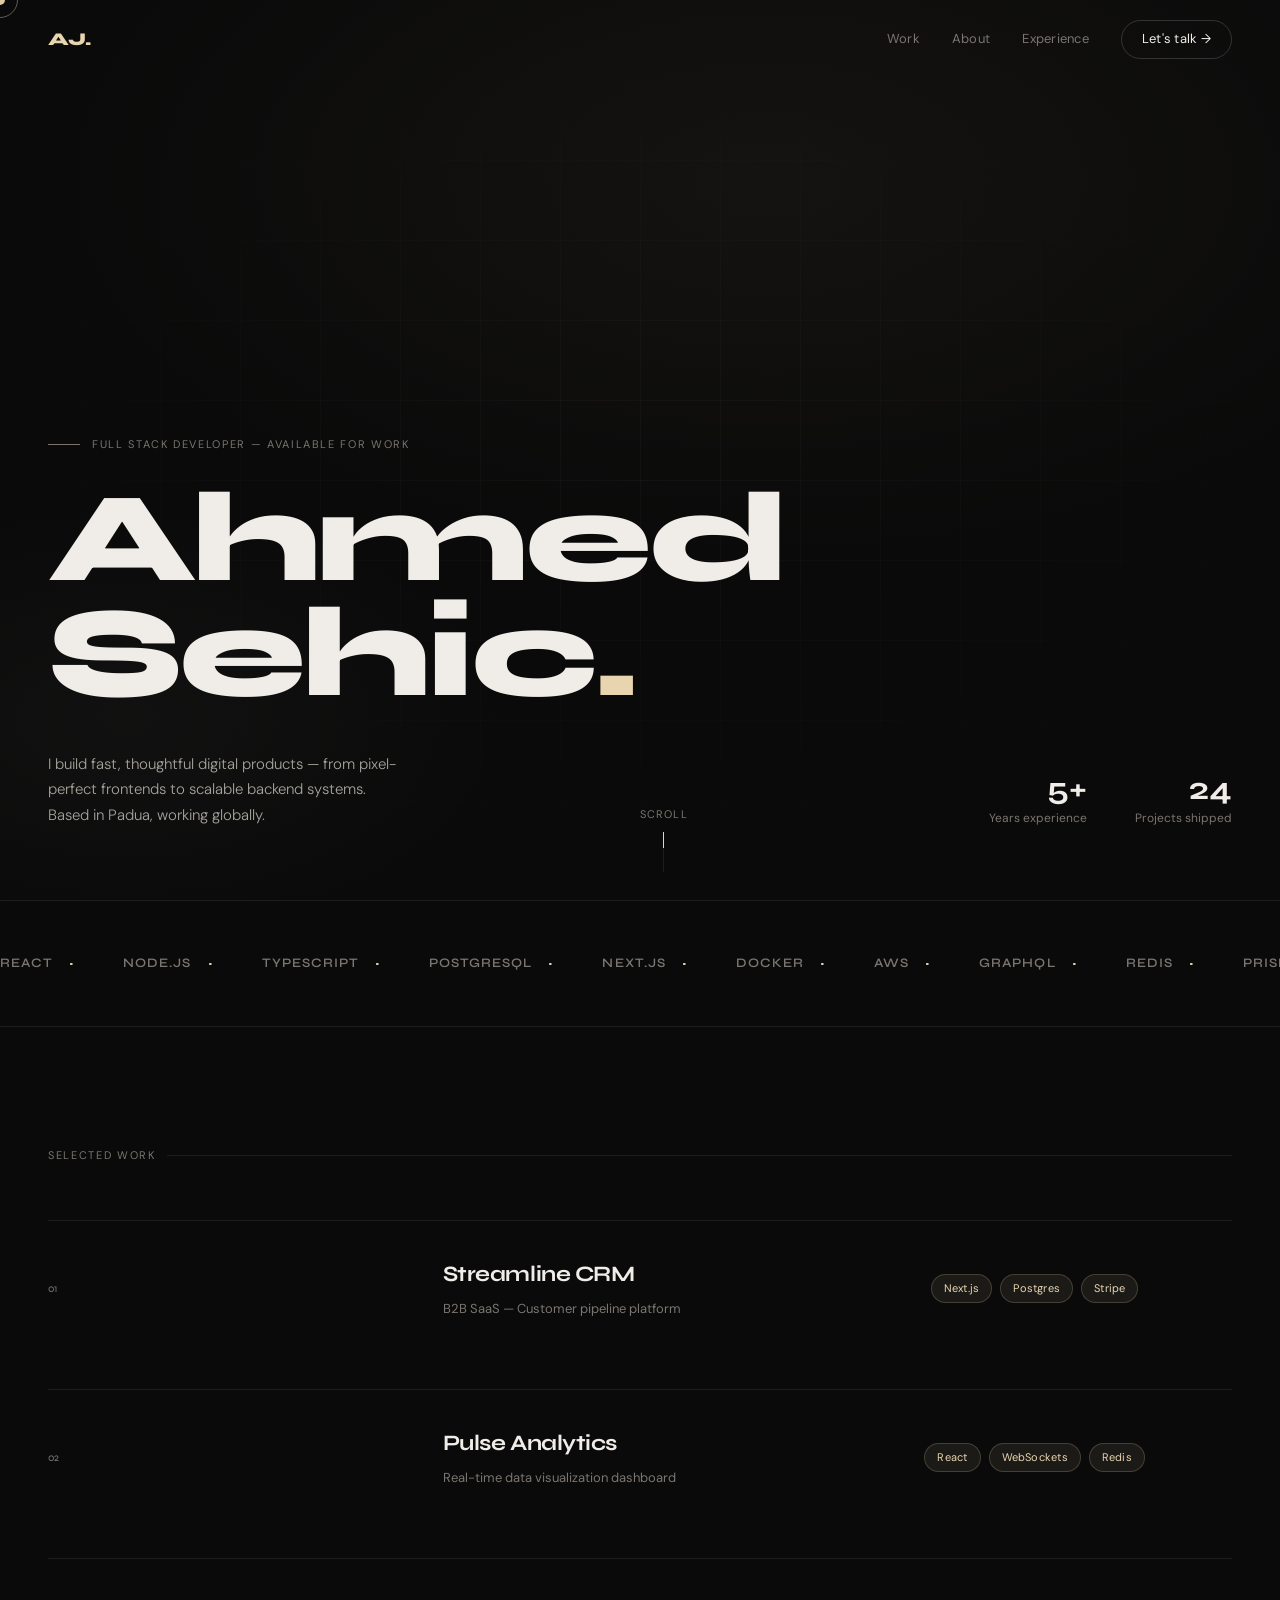
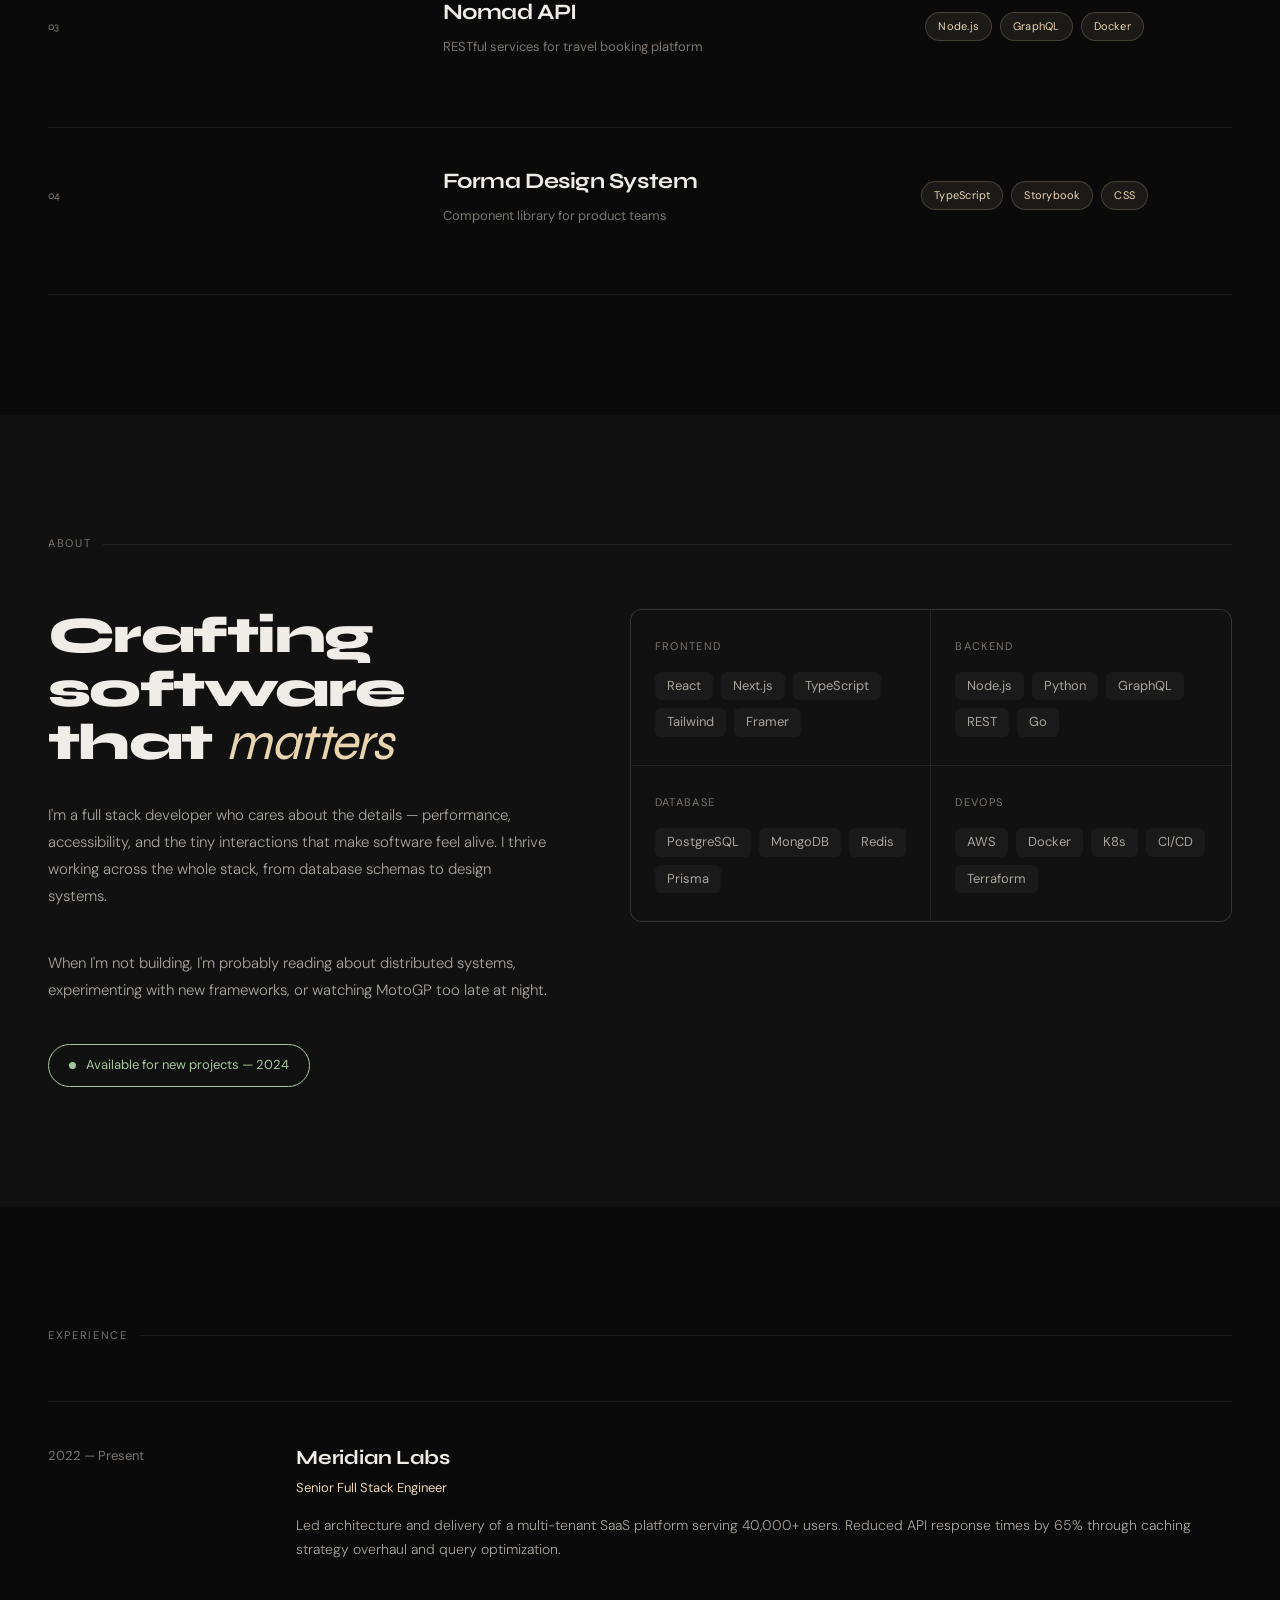
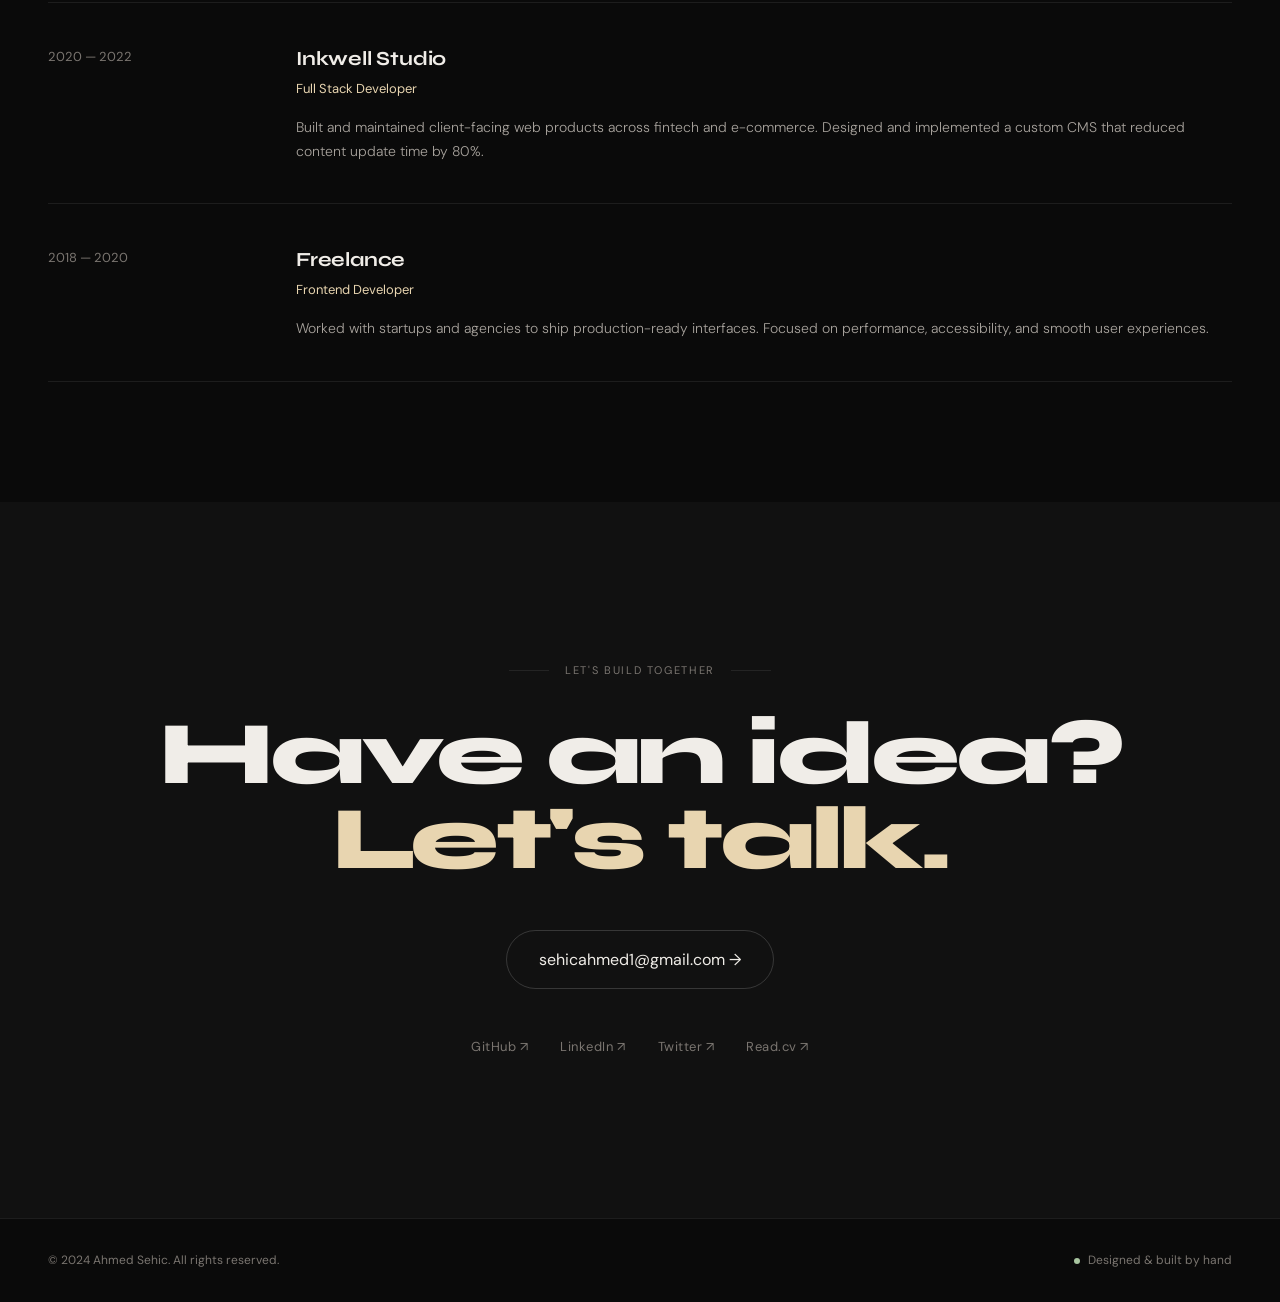
==== index.html @ 0aa3edf5 "fix: naming of html and css file for production deployment" ====
<!DOCTYPE html>
<html lang="en">

<head>
  <meta charset="UTF-8">
  <meta name="viewport" content="width=device-width, initial-scale=1.0">
  <title>Portfolio — Full Stack Developer</title>
  <link rel="preconnect" href="https://fonts.googleapis.com">
  <link rel="preconnect" href="https://fonts.gstatic.com" crossorigin>
  <link
    href="https://fonts.googleapis.com/css2?family=Syne:wght@400;500;600;700;800&family=DM+Sans:ital,opsz,wght@0,9..40,300;0,9..40,400;0,9..40,500;1,9..40,300&display=swap"
    rel="stylesheet">
  <link rel="stylesheet" href="./style.css">
</head>

<body>

  <div id="cursor"></div>
  <div id="cursor-ring"></div>

  <!-- Nav -->
  <nav id="nav">
    <a href="#" class="nav-logo">AJ.</a>
    <div class="nav-links">
      <a href="#work">Work</a>
      <a href="#about">About</a>
      <a href="#experience">Experience</a>
      <a href="#contact" class="nav-cta">Let's talk →</a>
    </div>
  </nav>

  <!-- Hero -->
  <section class="hero">
    <div class="hero-bg"></div>
    <div class="hero-grid"></div>

    <div class="hero-label">Full Stack Developer — Available for Work</div>
    <h1 class="hero-name">Ahmed<br>Sehic<span>.</span></h1>
    <div class="hero-bottom">
      <p class="hero-desc">I build fast, thoughtful digital products — from pixel-perfect frontends to scalable backend
        systems. Based in Padua, working globally.</p>
      <div class="hero-stats">
        <div class="stat-item">
          <span class="stat-num">5+</span>
          <p class="stat-label">Years experience</p>
        </div>
        <div class="stat-item">
          <span class="stat-num">24</span>
          <p class="stat-label">Projects shipped</p>
        </div>
      </div>
    </div>

    <div class="scroll-hint">
      <span>Scroll</span>
      <div class="scroll-line"></div>
    </div>
  </section>

  <!-- Marquee -->
  <div class="marquee-section">
    <div class="marquee-track">
      <div class="marquee-item">React</div>
      <div class="marquee-item">Node.js</div>
      <div class="marquee-item">TypeScript</div>
      <div class="marquee-item">PostgreSQL</div>
      <div class="marquee-item">Next.js</div>
      <div class="marquee-item">Docker</div>
      <div class="marquee-item">AWS</div>
      <div class="marquee-item">GraphQL</div>
      <div class="marquee-item">Redis</div>
      <div class="marquee-item">Prisma</div>
      <div class="marquee-item">Tailwind</div>
      <div class="marquee-item">Kubernetes</div>
      <!-- duplicate for seamless loop -->
      <div class="marquee-item">React</div>
      <div class="marquee-item">Node.js</div>
      <div class="marquee-item">TypeScript</div>
      <div class="marquee-item">PostgreSQL</div>
      <div class="marquee-item">Next.js</div>
      <div class="marquee-item">Docker</div>
      <div class="marquee-item">AWS</div>
      <div class="marquee-item">GraphQL</div>
      <div class="marquee-item">Redis</div>
      <div class="marquee-item">Prisma</div>
      <div class="marquee-item">Tailwind</div>
      <div class="marquee-item">Kubernetes</div>
    </div>
  </div>

  <!-- Work -->
  <section class="work" id="work">
    <div class="section-label reveal">Selected Work</div>
    <div class="projects-grid">

      <div class="project-item reveal">
        <span class="project-num">01</span>
        <div>
          <div class="project-name">Streamline CRM</div>
          <p style="font-size:13px; color: var(--text-muted); margin-top: 6px;">B2B SaaS — Customer pipeline platform
          </p>
        </div>
        <div style="display:flex; gap:8px; flex-wrap:wrap; justify-content: center;">
          <span class="tag">Next.js</span>
          <span class="tag">Postgres</span>
          <span class="tag">Stripe</span>
        </div>
        <span class="project-arrow">↗</span>
      </div>

      <div class="project-item reveal reveal-delay-1">
        <span class="project-num">02</span>
        <div>
          <div class="project-name">Pulse Analytics</div>
          <p style="font-size:13px; color: var(--text-muted); margin-top: 6px;">Real-time data visualization dashboard
          </p>
        </div>
        <div style="display:flex; gap:8px; flex-wrap:wrap; justify-content: center;">
          <span class="tag">React</span>
          <span class="tag">WebSockets</span>
          <span class="tag">Redis</span>
        </div>
        <span class="project-arrow">↗</span>
      </div>

      <div class="project-item reveal reveal-delay-2">
        <span class="project-num">03</span>
        <div>
          <div class="project-name">Nomad API</div>
          <p style="font-size:13px; color: var(--text-muted); margin-top: 6px;">RESTful services for travel booking
            platform</p>
        </div>
        <div style="display:flex; gap:8px; flex-wrap:wrap; justify-content: center;">
          <span class="tag">Node.js</span>
          <span class="tag">GraphQL</span>
          <span class="tag">Docker</span>
        </div>
        <span class="project-arrow">↗</span>
      </div>

      <div class="project-item reveal reveal-delay-3">
        <span class="project-num">04</span>
        <div>
          <div class="project-name">Forma Design System</div>
          <p style="font-size:13px; color: var(--text-muted); margin-top: 6px;">Component library for product teams</p>
        </div>
        <div style="display:flex; gap:8px; flex-wrap:wrap; justify-content: center;">
          <span class="tag">TypeScript</span>
          <span class="tag">Storybook</span>
          <span class="tag">CSS</span>
        </div>
        <span class="project-arrow">↗</span>
      </div>

    </div>
  </section>

  <!-- About -->
  <section class="about" id="about">
    <div class="section-label reveal">About</div>
    <div class="about-inner">
      <div class="about-left reveal">
        <h2 class="about-heading">Crafting software that <em>matters</em></h2>
        <p class="about-body">I'm a full stack developer who cares about the details — performance, accessibility, and
          the tiny interactions that make software feel alive. I thrive working across the whole stack, from database
          schemas to design systems.</p>
        <p class="about-body">When I'm not building, I'm probably reading about distributed systems, experimenting with
          new frameworks, or watching MotoGP too late at night.</p>
        <div class="availability">
          <div class="availability-dot"></div>
          Available for new projects — 2024
        </div>
      </div>
      <div class="about-right reveal reveal-delay-2">
        <div class="skills-grid">
          <div class="skill-block">
            <div class="skill-category">Frontend</div>
            <div class="skill-list">
              <span class="skill-pill">React</span>
              <span class="skill-pill">Next.js</span>
              <span class="skill-pill">TypeScript</span>
              <span class="skill-pill">Tailwind</span>
              <span class="skill-pill">Framer</span>
            </div>
          </div>
          <div class="skill-block">
            <div class="skill-category">Backend</div>
            <div class="skill-list">
              <span class="skill-pill">Node.js</span>
              <span class="skill-pill">Python</span>
              <span class="skill-pill">GraphQL</span>
              <span class="skill-pill">REST</span>
              <span class="skill-pill">Go</span>
            </div>
          </div>
          <div class="skill-block">
            <div class="skill-category">Database</div>
            <div class="skill-list">
              <span class="skill-pill">PostgreSQL</span>
              <span class="skill-pill">MongoDB</span>
              <span class="skill-pill">Redis</span>
              <span class="skill-pill">Prisma</span>
            </div>
          </div>
          <div class="skill-block">
            <div class="skill-category">DevOps</div>
            <div class="skill-list">
              <span class="skill-pill">AWS</span>
              <span class="skill-pill">Docker</span>
              <span class="skill-pill">K8s</span>
              <span class="skill-pill">CI/CD</span>
              <span class="skill-pill">Terraform</span>
            </div>
          </div>
        </div>
      </div>
    </div>
  </section>

  <!-- Experience -->
  <section class="experience" id="experience">
    <div class="section-label reveal">Experience</div>
    <div class="exp-list">

      <div class="exp-item reveal">
        <div class="exp-period">2022 — Present</div>
        <div class="exp-right">
          <div class="exp-company">Meridian Labs</div>
          <div class="exp-role">Senior Full Stack Engineer</div>
          <p class="exp-desc">Led architecture and delivery of a multi-tenant SaaS platform serving 40,000+ users.
            Reduced API response times by 65% through caching strategy overhaul and query optimization.</p>
        </div>
      </div>

      <div class="exp-item reveal reveal-delay-1">
        <div class="exp-period">2020 — 2022</div>
        <div class="exp-right">
          <div class="exp-company">Inkwell Studio</div>
          <div class="exp-role">Full Stack Developer</div>
          <p class="exp-desc">Built and maintained client-facing web products across fintech and e-commerce. Designed
            and implemented a custom CMS that reduced content update time by 80%.</p>
        </div>
      </div>

      <div class="exp-item reveal reveal-delay-2">
        <div class="exp-period">2018 — 2020</div>
        <div class="exp-right">
          <div class="exp-company">Freelance</div>
          <div class="exp-role">Frontend Developer</div>
          <p class="exp-desc">Worked with startups and agencies to ship production-ready interfaces. Focused on
            performance, accessibility, and smooth user experiences.</p>
        </div>
      </div>

    </div>
  </section>

  <!-- Contact -->
  <section class="contact" id="contact">
    <div class="contact-overline reveal">Let's build together</div>
    <h2 class="contact-heading reveal">
      Have an idea?
      <span>Let's talk.</span>
    </h2>
    <a href="mailto:alex@example.com" class="contact-email reveal reveal-delay-1">
      sehicahmed1@gmail.com →
    </a>
    <div class="contact-links reveal reveal-delay-2">
      <a href="#" class="contact-link">GitHub ↗</a>
      <a href="#" class="contact-link">LinkedIn ↗</a>
      <a href="#" class="contact-link">Twitter ↗</a>
      <a href="#" class="contact-link">Read.cv ↗</a>
    </div>
  </section>

  <!-- Footer -->
  <footer>
    <span class="footer-copy">© 2024 Ahmed Sehic. All rights reserved.</span>
    <span class="footer-copy" style="display:flex; align-items:center; gap:8px;">
      <span style="width:6px;height:6px;background:var(--green);border-radius:50%;"></span>
      Designed & built by hand
    </span>
  </footer>
  <script src="./main.js" defer></script>
</body>

</html>
---- style.css ----
*, *::before, *::after { margin: 0; padding: 0; box-sizing: border-box; }

  :root {
    --bg: #0a0a0a;
    --bg2: #111111;
    --bg3: #1a1a1a;
    --surface: #1e1e1e;
    --border: rgba(255,255,255,0.08);
    --border-hover: rgba(255,255,255,0.16);
    --text: #f0ede8;
    --text-muted: #7a7570;
    --text-mid: #a8a39d;
    --accent: #e8d5b0;
    --accent2: #c4a882;
    --green: #a8c5a0;
    --tag-bg: rgba(232,213,176,0.08);
    --tag-border: rgba(232,213,176,0.2);
    --font-display: 'Syne', sans-serif;
    --font-body: 'DM Sans', sans-serif;
    --ease: cubic-bezier(0.16, 1, 0.3, 1);
    --ease2: cubic-bezier(0.4, 0, 0.2, 1);
  }

  html { scroll-behavior: smooth; }

  body {
    background: var(--bg);
    color: var(--text);
    font-family: var(--font-body);
    font-size: 15px;
    line-height: 1.6;
    overflow-x: hidden;
    cursor: none;
  }

  /* Custom cursor */
  #cursor {
    width: 10px; height: 10px;
    background: var(--accent);
    border-radius: 50%;
    position: fixed; top: 0; left: 0;
    pointer-events: none;
    z-index: 9999;
    transform: translate(-50%, -50%);
    transition: transform 0.1s, width 0.3s var(--ease), height 0.3s var(--ease), background 0.3s;
    mix-blend-mode: difference;
  }
  #cursor-ring {
    width: 36px; height: 36px;
    border: 1px solid rgba(232,213,176,0.4);
    border-radius: 50%;
    position: fixed; top: 0; left: 0;
    pointer-events: none;
    z-index: 9998;
    transform: translate(-50%, -50%);
    transition: transform 0.15s var(--ease2), width 0.4s var(--ease), height 0.4s var(--ease), opacity 0.3s;
  }
  body:has(a:hover) #cursor { width: 14px; height: 14px; }
  body:has(a:hover) #cursor-ring { width: 52px; height: 52px; opacity: 0.6; }

  /* Nav */
  nav {
    position: fixed; top: 0; left: 0; right: 0;
    z-index: 100;
    display: flex; align-items: center; justify-content: space-between;
    padding: 20px 48px;
    border-bottom: 1px solid transparent;
    transition: border-color 0.3s, background 0.3s, backdrop-filter 0.3s;
  }
  nav.scrolled {
    border-color: var(--border);
    background: rgba(10,10,10,0.85);
    backdrop-filter: blur(20px);
  }
  .nav-logo {
    font-family: var(--font-display);
    font-weight: 800;
    font-size: 18px;
    letter-spacing: -0.5px;
    color: var(--accent);
    text-decoration: none;
  }
  .nav-links { display: flex; gap: 32px; align-items: center; }
  .nav-links a {
    color: var(--text-muted);
    text-decoration: none;
    font-size: 13px;
    font-weight: 400;
    letter-spacing: 0.02em;
    transition: color 0.2s;
  }
  .nav-links a:hover { color: var(--text); }
  .nav-cta {
    background: transparent;
    border: 1px solid var(--border-hover);
    color: var(--text) !important;
    padding: 8px 20px;
    border-radius: 100px;
    font-size: 13px !important;
    transition: border-color 0.2s, background 0.2s !important;
  }
  .nav-cta:hover { background: var(--surface) !important; border-color: var(--accent) !important; }

  /* Hero */
  .hero {
    min-height: 100vh;
    display: flex; flex-direction: column; justify-content: flex-end;
    padding: 0 48px 72px;
    position: relative;
    overflow: hidden;
  }
  .hero-bg {
    position: absolute; inset: 0;
    background: radial-gradient(ellipse 80% 60% at 60% 20%, rgba(196,168,130,0.06) 0%, transparent 70%),
                radial-gradient(ellipse 50% 40% at 10% 80%, rgba(168,197,160,0.04) 0%, transparent 60%);
  }
  .hero-grid {
    position: absolute; inset: 0;
    background-image: linear-gradient(var(--border) 1px, transparent 1px),
                      linear-gradient(90deg, var(--border) 1px, transparent 1px);
    background-size: 80px 80px;
    mask-image: radial-gradient(ellipse 70% 60% at 50% 50%, black 0%, transparent 80%);
    opacity: 0.4;
  }
  .hero-label {
    font-size: 11px;
    letter-spacing: 0.15em;
    text-transform: uppercase;
    color: var(--text-muted);
    margin-bottom: 28px;
    display: flex; align-items: center; gap: 12px;
    opacity: 0; transform: translateY(20px);
    animation: fadeUp 0.8s var(--ease) 0.2s forwards;
  }
  .hero-label::before {
    content: '';
    display: block; width: 32px; height: 1px;
    background: var(--text-muted);
  }
  .hero-name {
    font-family: var(--font-display);
    font-size: clamp(64px, 10vw, 140px);
    font-weight: 800;
    line-height: 0.9;
    letter-spacing: -0.03em;
    color: var(--text);
    margin-bottom: 40px;
    opacity: 0; transform: translateY(30px);
    animation: fadeUp 1s var(--ease) 0.4s forwards;
  }
  .hero-name span { color: var(--accent); }
  .hero-bottom {
    display: flex; align-items: flex-end; justify-content: space-between;
    opacity: 0; transform: translateY(20px);
    animation: fadeUp 0.8s var(--ease) 0.7s forwards;
  }
  .hero-desc {
    max-width: 360px;
    color: var(--text-mid);
    font-size: 15px;
    line-height: 1.7;
    font-weight: 300;
  }
  .hero-stats {
    display: flex; gap: 48px;
  }
  .stat-item { text-align: right; }
  .stat-num {
    font-family: var(--font-display);
    font-size: 32px;
    font-weight: 700;
    color: var(--text);
    line-height: 1;
    display: block;
  }
  .stat-label { font-size: 12px; color: var(--text-muted); margin-top: 4px; }

  .scroll-hint {
    position: absolute;
    bottom: 28px; left: 50%;
    transform: translateX(-50%);
    display: flex; flex-direction: column; align-items: center; gap: 8px;
    opacity: 0; animation: fadeUp 0.8s var(--ease) 1.2s forwards;
  }
  .scroll-hint span { font-size: 11px; letter-spacing: 0.1em; color: var(--text-muted); text-transform: uppercase; }
  .scroll-line { width: 1px; height: 40px; background: var(--border); position: relative; overflow: hidden; }
  .scroll-line::after {
    content: ''; position: absolute;
    width: 100%; height: 40%;
    background: var(--accent);
    animation: scrollDrop 1.8s ease-in-out infinite;
  }

  /* Section base */
  section { padding: 120px 48px; }
  .section-label {
    font-size: 11px; letter-spacing: 0.15em; text-transform: uppercase;
    color: var(--text-muted); margin-bottom: 56px;
    display: flex; align-items: center; gap: 12px;
  }
  .section-label::after {
    content: ''; flex: 1; height: 1px;
    background: var(--border);
  }

  /* Work */
  .work { background: var(--bg); }
  .projects-grid { display: grid; gap: 2px; }
  .project-item {
    display: grid; grid-template-columns: 1fr 1fr 1fr;
    align-items: center;
    padding: 36px 0;
    border-top: 1px solid var(--border);
    cursor: pointer;
    transition: background 0.3s;
    position: relative;
    overflow: hidden;
  }
  .project-item:last-child { border-bottom: 1px solid var(--border); }
  .project-item::before {
    content: ''; position: absolute;
    inset: 0; background: var(--surface);
    transform: translateX(-100%);
    transition: transform 0.5s var(--ease);
    z-index: 0;
  }
  .project-item:hover::before { transform: translateX(0); }
  .project-item > * { position: relative; z-index: 1; }

  .project-num {
    font-size: 11px; color: var(--text-muted);
    font-family: var(--font-display);
  }
  .project-name {
    font-family: var(--font-display);
    font-size: 22px; font-weight: 700;
    letter-spacing: -0.02em;
    transition: color 0.3s;
  }
  .project-item:hover .project-name { color: var(--accent); }
  .project-tags { display: flex; gap: 8px; flex-wrap: wrap; }
  .tag {
    font-size: 11px; padding: 5px 12px;
    background: var(--tag-bg);
    border: 1px solid var(--tag-border);
    border-radius: 100px;
    color: var(--accent);
    letter-spacing: 0.02em;
  }
  .project-arrow {
    text-align: right;
    font-size: 20px; color: var(--text-muted);
    transform: rotate(-45deg);
    transition: transform 0.3s var(--ease), color 0.3s;
    display: block;
  }
  .project-item:hover .project-arrow {
    transform: rotate(0deg);
    color: var(--accent);
  }

  /* About */
  .about { background: var(--bg2); }
  .about-inner {
    display: grid;
    grid-template-columns: 1fr 1.2fr;
    gap: 80px; align-items: start;
  }
  .about-left {}
  .about-heading {
    font-family: var(--font-display);
    font-size: clamp(36px, 4vw, 60px);
    font-weight: 800;
    line-height: 1.05;
    letter-spacing: -0.03em;
    margin-bottom: 32px;
  }
  .about-heading em {
    font-style: italic;
    color: var(--accent);
    font-weight: 400;
  }
  .about-body {
    color: var(--text-mid);
    font-size: 15px;
    line-height: 1.8;
    font-weight: 300;
    margin-bottom: 40px;
  }
  .availability {
    display: inline-flex; align-items: center; gap: 10px;
    padding: 10px 20px;
    border: 1px solid var(--green);
    border-radius: 100px;
    font-size: 13px;
    color: var(--green);
  }
  .availability-dot {
    width: 7px; height: 7px;
    background: var(--green);
    border-radius: 50%;
    animation: pulse 2s ease-in-out infinite;
  }
  .skills-grid {
    display: grid; grid-template-columns: 1fr 1fr; gap: 1px;
    background: var(--border);
    border: 1px solid var(--border);
    border-radius: 12px; overflow: hidden;
  }
  .skill-block {
    background: var(--bg2);
    padding: 28px 24px;
    transition: background 0.3s;
  }
  .skill-block:hover { background: var(--surface); }
  .skill-category {
    font-size: 11px; letter-spacing: 0.12em; text-transform: uppercase;
    color: var(--text-muted); margin-bottom: 16px;
  }
  .skill-list {
    display: flex; flex-wrap: wrap; gap: 8px;
  }
  .skill-pill {
    font-size: 13px; padding: 4px 12px;
    background: var(--bg3);
    border-radius: 6px;
    color: var(--text-mid);
    font-weight: 400;
  }

  /* Stack marquee */
  .marquee-section {
    background: var(--bg);
    padding: 48px 0;
    overflow: hidden;
    border-top: 1px solid var(--border);
    border-bottom: 1px solid var(--border);
  }
  .marquee-track {
    display: flex; gap: 48px;
    animation: marquee 30s linear infinite;
    width: max-content;
  }
  .marquee-item {
    font-family: var(--font-display);
    font-size: 13px; font-weight: 600;
    letter-spacing: 0.08em; text-transform: uppercase;
    color: var(--text-muted);
    display: flex; align-items: center; gap: 16px;
    white-space: nowrap;
  }
  .marquee-item::after {
    content: '·'; color: var(--accent);
    font-size: 18px;
  }

  /* Experience */
  .experience { background: var(--bg); }
  .exp-list { display: flex; flex-direction: column; }
  .exp-item {
    display: grid; grid-template-columns: 200px 1fr;
    gap: 48px; padding: 40px 0;
    border-top: 1px solid var(--border);
    position: relative;
  }
  .exp-item:last-child { border-bottom: 1px solid var(--border); }
  .exp-period { font-size: 13px; color: var(--text-muted); padding-top: 4px; }
  .exp-right {}
  .exp-company {
    font-family: var(--font-display);
    font-size: 20px; font-weight: 700;
    letter-spacing: -0.01em; margin-bottom: 4px;
  }
  .exp-role { font-size: 13px; color: var(--accent); margin-bottom: 16px; font-weight: 400; }
  .exp-desc { font-size: 14px; color: var(--text-mid); line-height: 1.7; font-weight: 300; }

  /* Contact */
  .contact {
    background: var(--bg2);
    text-align: center;
    padding: 160px 48px;
  }
  .contact-overline {
    font-size: 11px; letter-spacing: 0.15em; text-transform: uppercase;
    color: var(--text-muted); margin-bottom: 32px;
    display: flex; align-items: center; justify-content: center; gap: 16px;
  }
  .contact-overline::before, .contact-overline::after {
    content: ''; width: 40px; height: 1px; background: var(--border);
  }
  .contact-heading {
    font-family: var(--font-display);
    font-size: clamp(48px, 7vw, 100px);
    font-weight: 800; line-height: 0.95;
    letter-spacing: -0.04em;
    margin-bottom: 48px;
  }
  .contact-heading span { color: var(--accent); display: block; }
  .contact-email {
    display: inline-flex; align-items: center; gap: 12px;
    font-size: 16px; color: var(--text);
    text-decoration: none;
    padding: 16px 32px;
    border: 1px solid var(--border-hover);
    border-radius: 100px;
    transition: border-color 0.3s, background 0.3s, transform 0.3s var(--ease);
  }
  .contact-email:hover {
    border-color: var(--accent);
    background: rgba(232,213,176,0.05);
    transform: translateY(-2px);
  }
  .contact-links {
    margin-top: 48px; display: flex; justify-content: center; gap: 32px;
  }
  .contact-link {
    font-size: 13px; color: var(--text-muted);
    text-decoration: none; letter-spacing: 0.04em;
    transition: color 0.2s;
    display: flex; align-items: center; gap: 6px;
  }
  .contact-link:hover { color: var(--text); }

  /* Footer */
  footer {
    padding: 32px 48px;
    display: flex; justify-content: space-between; align-items: center;
    border-top: 1px solid var(--border);
  }
  .footer-copy { font-size: 12px; color: var(--text-muted); }

  /* Animations */
  @keyframes fadeUp {
    to { opacity: 1; transform: translateY(0); }
  }
  @keyframes scrollDrop {
    0% { top: -40%; }
    100% { top: 140%; }
  }
  @keyframes marquee {
    to { transform: translateX(-50%); }
  }
  @keyframes pulse {
    0%, 100% { opacity: 1; transform: scale(1); }
    50% { opacity: 0.5; transform: scale(0.8); }
  }

  /* Scroll reveal */
  .reveal {
    opacity: 0; transform: translateY(32px);
    transition: opacity 0.8s var(--ease), transform 0.8s var(--ease);
  }
  .reveal.visible { opacity: 1; transform: translateY(0); }
  .reveal-delay-1 { transition-delay: 0.1s; }
  .reveal-delay-2 { transition-delay: 0.2s; }
  .reveal-delay-3 { transition-delay: 0.3s; }

  /* Selection */
  ::selection { background: rgba(232,213,176,0.2); color: var(--accent); }

  @media (max-width: 768px) {
    nav { padding: 16px 24px; }
    .nav-links { display: none; }
    .hero { padding: 0 24px 64px; }
    .hero-bottom { flex-direction: column; gap: 32px; align-items: flex-start; }
    .hero-stats { gap: 32px; }
    .stat-item { text-align: left; }
    section { padding: 80px 24px; }
    .about-inner { grid-template-columns: 1fr; gap: 48px; }
    .exp-item { grid-template-columns: 1fr; gap: 8px; }
    .project-item { grid-template-columns: 40px 1fr auto; }
    .project-tags { display: none; }
    footer { flex-direction: column; gap: 12px; text-align: center; }
  }
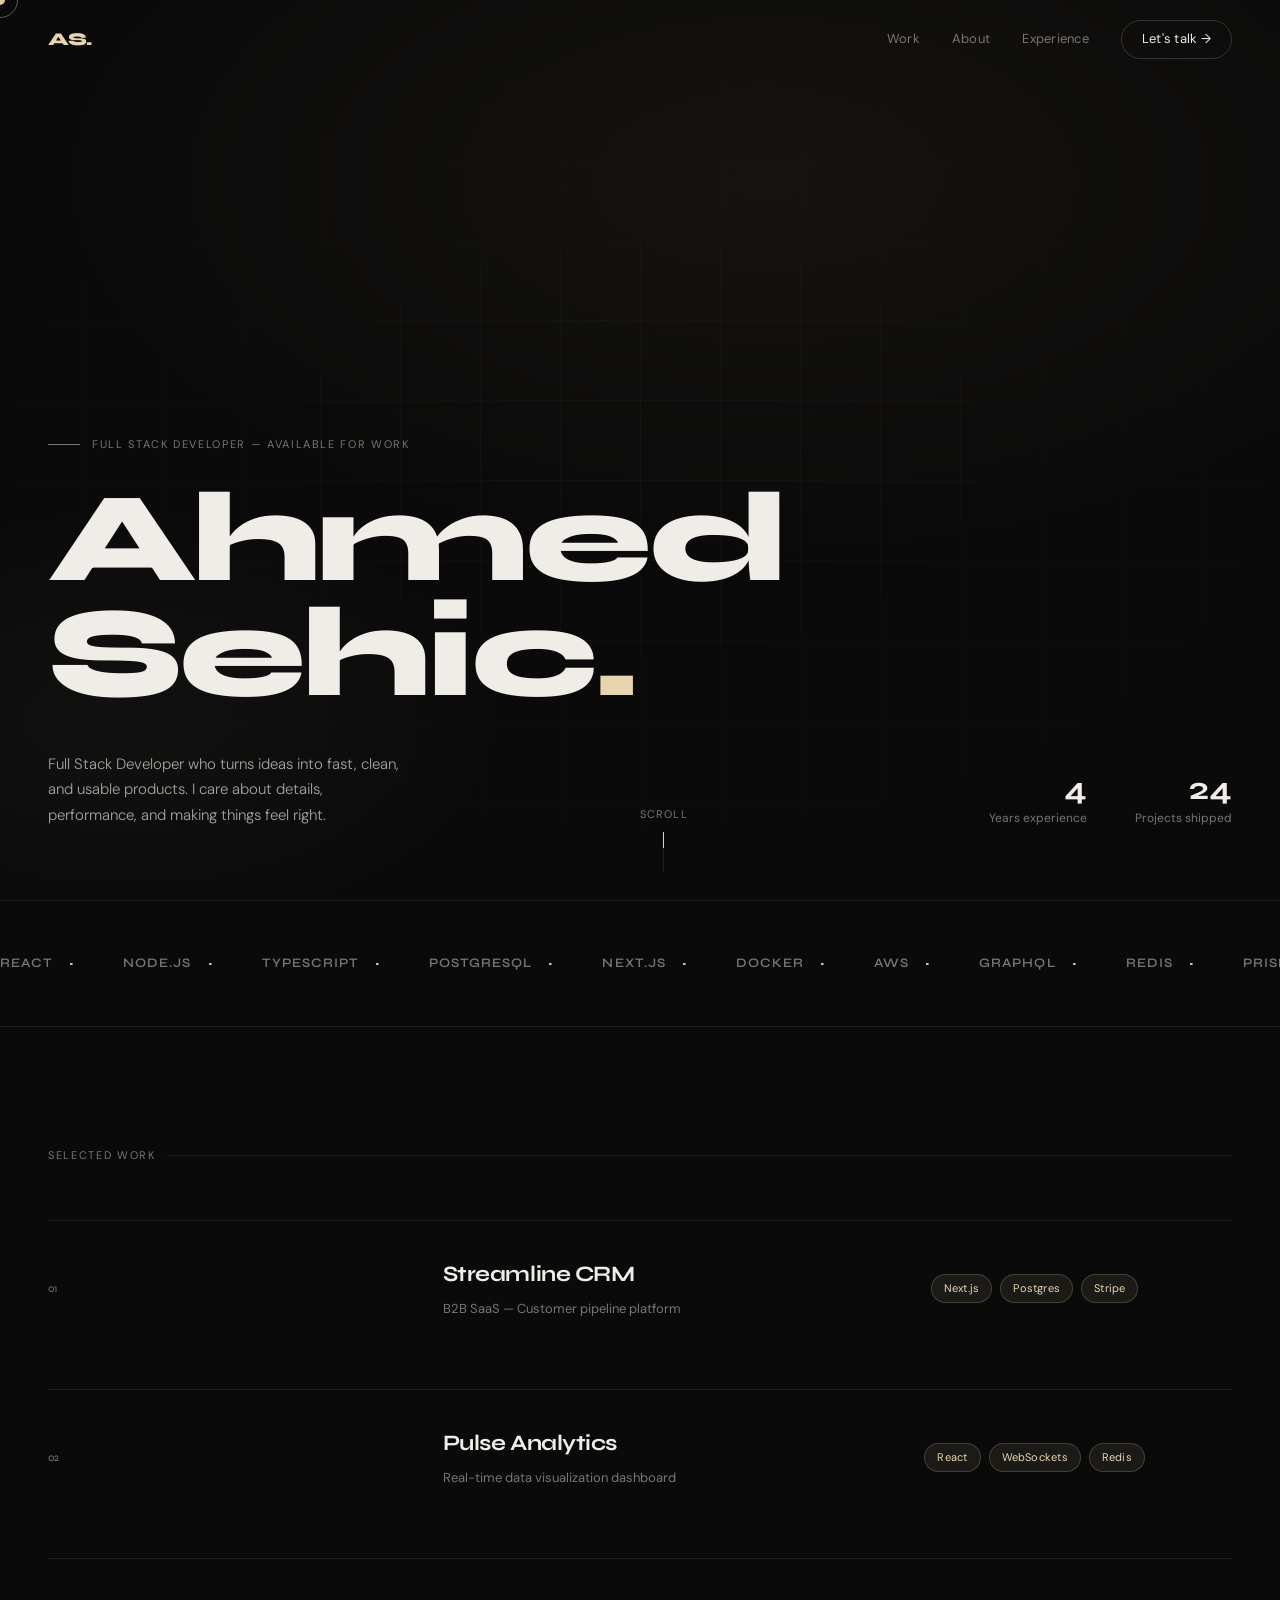
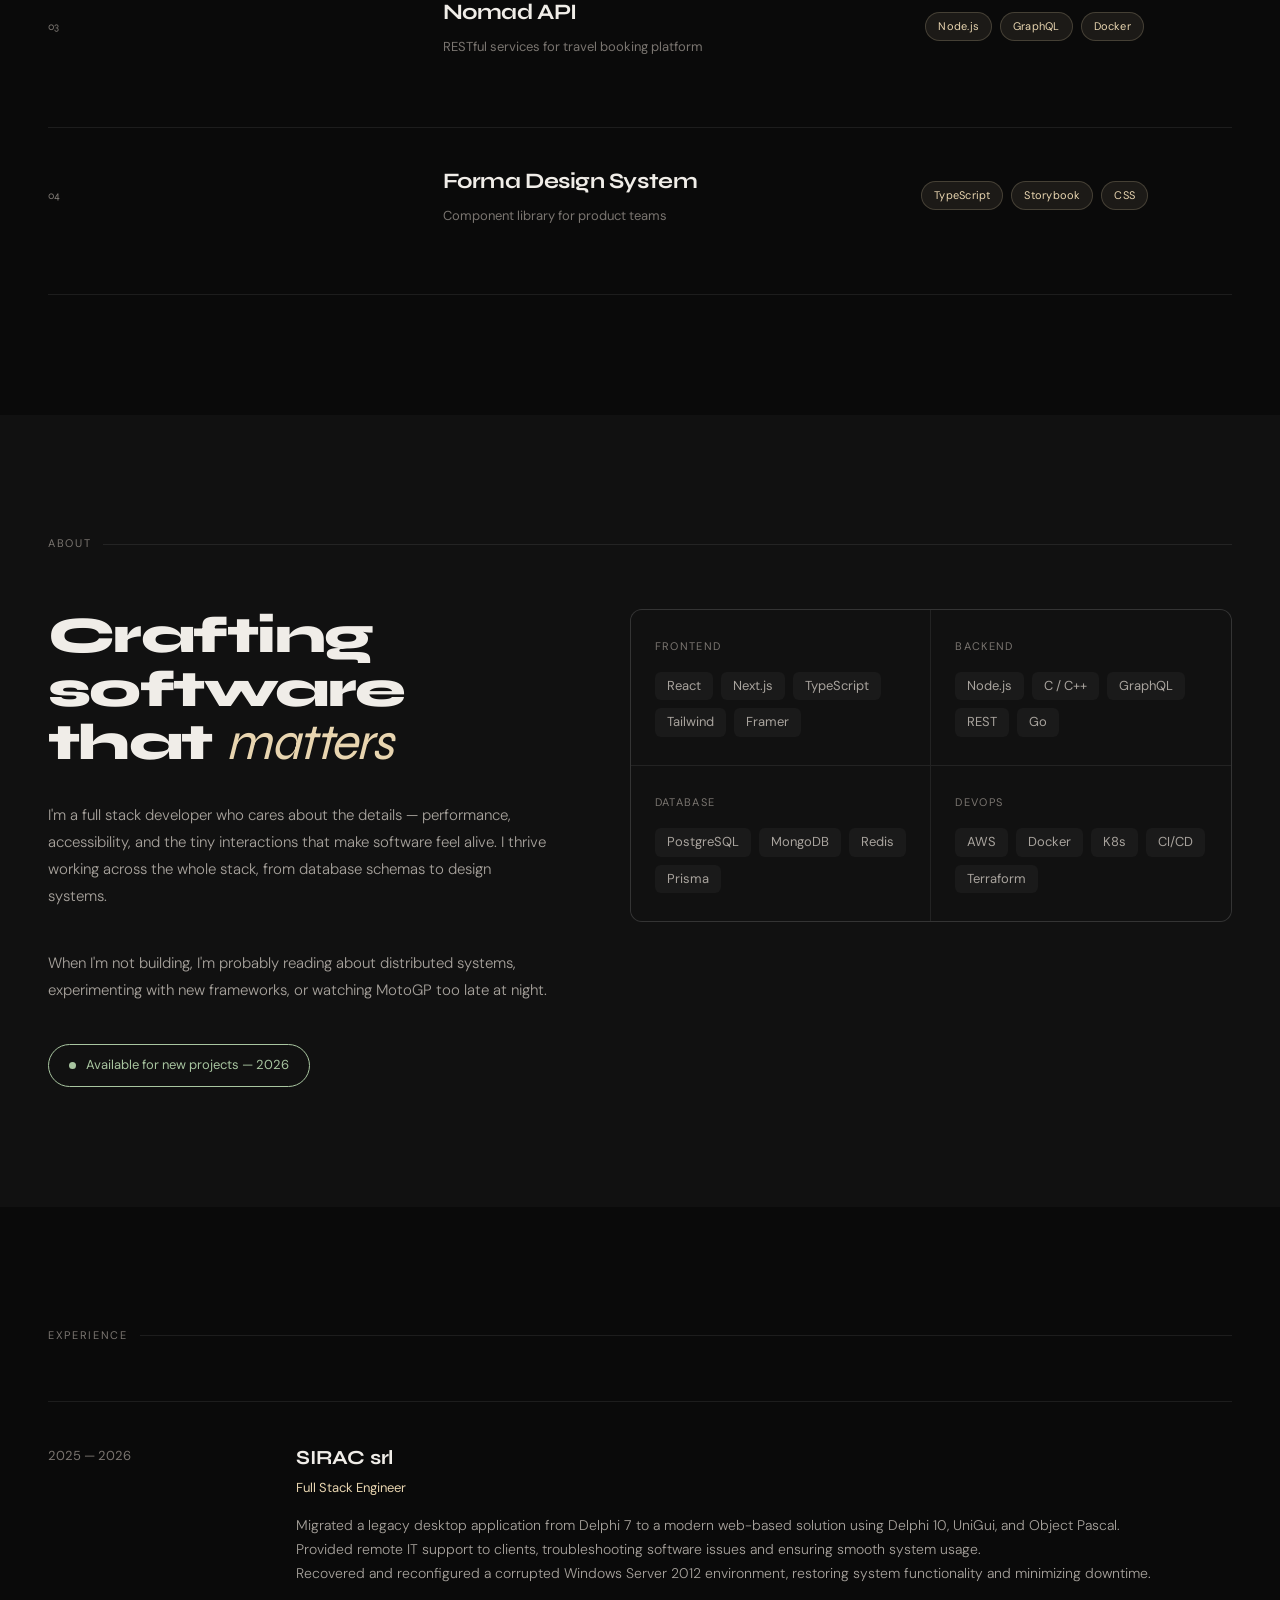
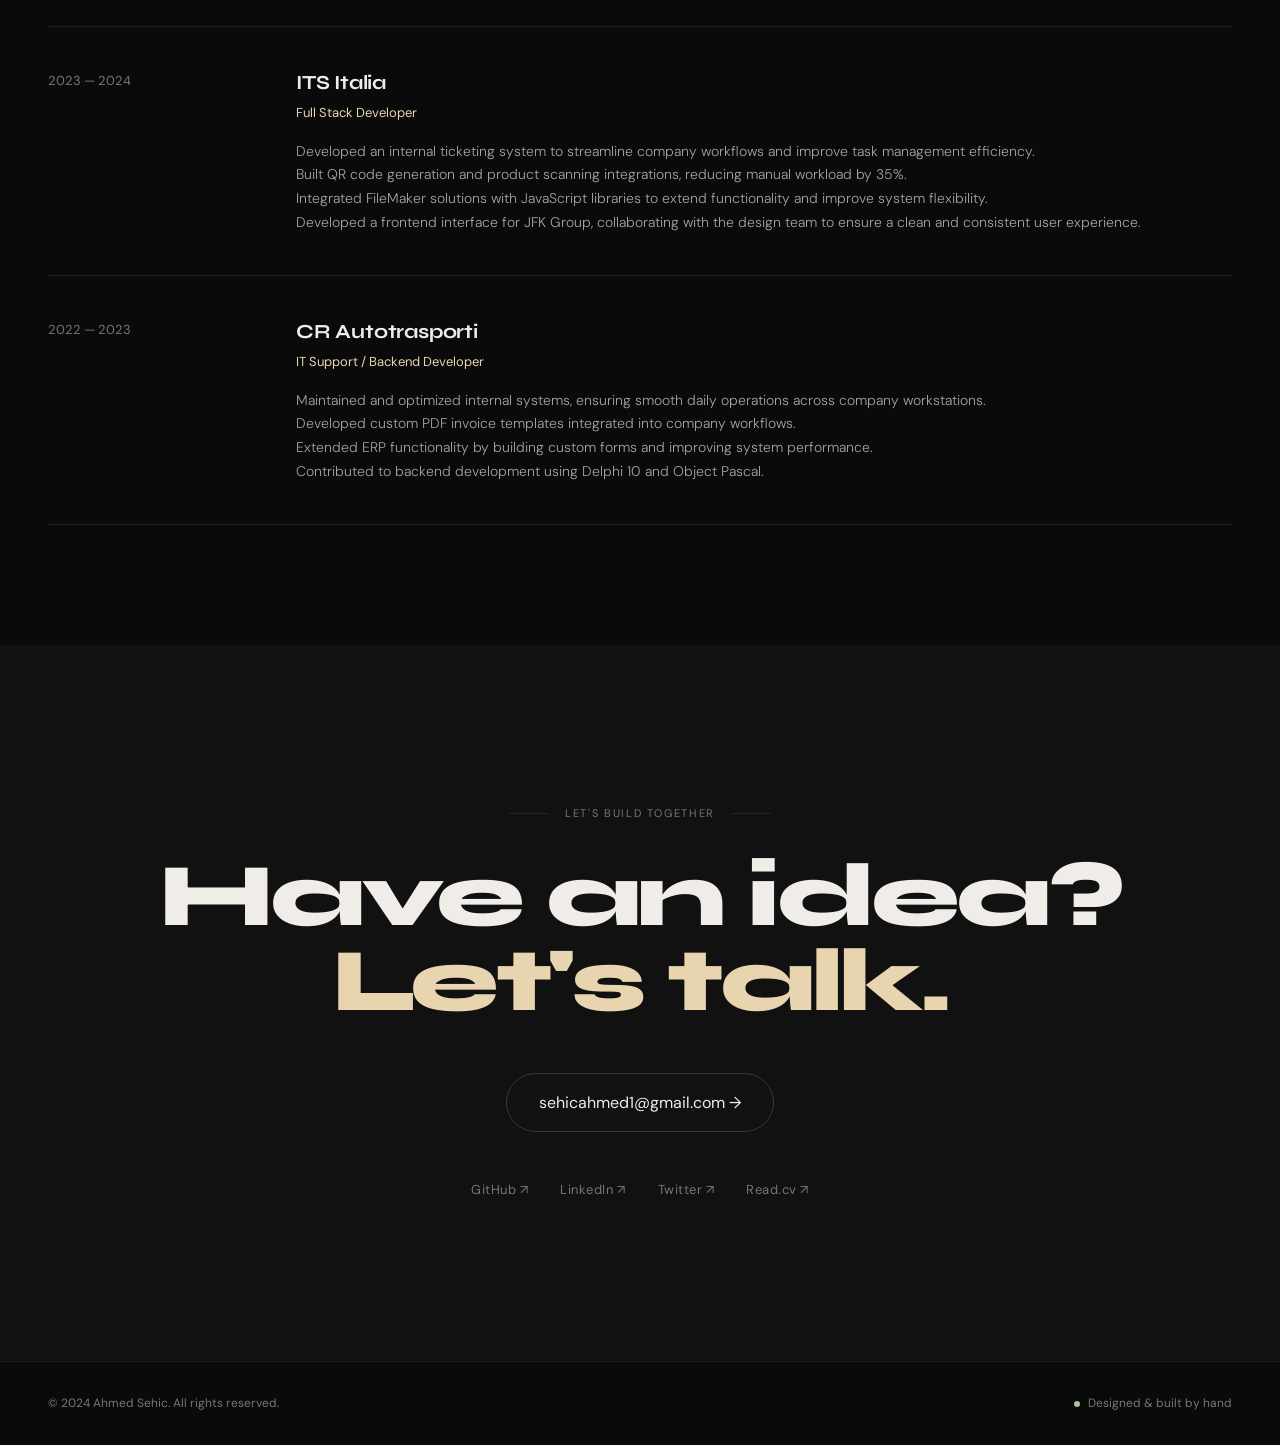
==== commit aeb9911b: "fix: work experience and hero section" ====
--- a/index.html
+++ b/index.html
@@ -20,7 +20,7 @@
 
   <!-- Nav -->
   <nav id="nav">
-    <a href="#" class="nav-logo">AJ.</a>
+    <a href="#" class="nav-logo">AS.</a>
     <div class="nav-links">
       <a href="#work">Work</a>
       <a href="#about">About</a>
@@ -37,11 +37,11 @@
     <div class="hero-label">Full Stack Developer — Available for Work</div>
     <h1 class="hero-name">Ahmed<br>Sehic<span>.</span></h1>
     <div class="hero-bottom">
-      <p class="hero-desc">I build fast, thoughtful digital products — from pixel-perfect frontends to scalable backend
-        systems. Based in Padua, working globally.</p>
+      <p class="hero-desc">Full Stack Developer who turns ideas into fast, clean, and usable products.
+        I care about details, performance, and making things feel right.</p>
       <div class="hero-stats">
         <div class="stat-item">
-          <span class="stat-num">5+</span>
+          <span class="stat-num">4</span>
           <p class="stat-label">Years experience</p>
         </div>
         <div class="stat-item">
@@ -168,7 +168,7 @@
           new frameworks, or watching MotoGP too late at night.</p>
         <div class="availability">
           <div class="availability-dot"></div>
-          Available for new projects — 2024
+          Available for new projects — 2026
         </div>
       </div>
       <div class="about-right reveal reveal-delay-2">
@@ -187,7 +187,7 @@
             <div class="skill-category">Backend</div>
             <div class="skill-list">
               <span class="skill-pill">Node.js</span>
-              <span class="skill-pill">Python</span>
+              <span class="skill-pill">C / C++</span>
               <span class="skill-pill">GraphQL</span>
               <span class="skill-pill">REST</span>
               <span class="skill-pill">Go</span>
@@ -223,32 +223,75 @@
     <div class="exp-list">
 
       <div class="exp-item reveal">
-        <div class="exp-period">2022 — Present</div>
+        <div class="exp-period">2025 — 2026</div>
         <div class="exp-right">
-          <div class="exp-company">Meridian Labs</div>
-          <div class="exp-role">Senior Full Stack Engineer</div>
-          <p class="exp-desc">Led architecture and delivery of a multi-tenant SaaS platform serving 40,000+ users.
-            Reduced API response times by 65% through caching strategy overhaul and query optimization.</p>
+          <div class="exp-company">SIRAC srl</div>
+          <div class="exp-role">Full Stack Engineer</div>
+
+          <p class="exp-desc">
+            Migrated a legacy desktop application from Delphi 7 to a modern web-based solution using Delphi 10, UniGui,
+            and Object Pascal.
+          </p>
+
+          <p class="exp-desc">
+            Provided remote IT support to clients, troubleshooting software issues and ensuring smooth system usage.
+          </p>
+
+          <p class="exp-desc">
+            Recovered and reconfigured a corrupted Windows Server 2012 environment, restoring system functionality and
+            minimizing downtime.
+          </p>
         </div>
       </div>
 
       <div class="exp-item reveal reveal-delay-1">
-        <div class="exp-period">2020 — 2022</div>
+        <div class="exp-period">2023 — 2024</div>
         <div class="exp-right">
-          <div class="exp-company">Inkwell Studio</div>
+          <div class="exp-company">ITS Italia</div>
           <div class="exp-role">Full Stack Developer</div>
-          <p class="exp-desc">Built and maintained client-facing web products across fintech and e-commerce. Designed
-            and implemented a custom CMS that reduced content update time by 80%.</p>
+
+          <p class="exp-desc">
+            Developed an internal ticketing system to streamline company workflows and improve task management
+            efficiency.
+          </p>
+
+          <p class="exp-desc">
+            Built QR code generation and product scanning integrations, reducing manual workload by 35%.
+          </p>
+
+          <p class="exp-desc">
+            Integrated FileMaker solutions with JavaScript libraries to extend functionality and improve system
+            flexibility.
+          </p>
+
+          <p class="exp-desc">
+            Developed a frontend interface for JFK Group, collaborating with the design team to ensure a clean and
+            consistent user experience.
+          </p>
         </div>
       </div>
 
       <div class="exp-item reveal reveal-delay-2">
-        <div class="exp-period">2018 — 2020</div>
+        <div class="exp-period">2022 — 2023</div>
         <div class="exp-right">
-          <div class="exp-company">Freelance</div>
-          <div class="exp-role">Frontend Developer</div>
-          <p class="exp-desc">Worked with startups and agencies to ship production-ready interfaces. Focused on
-            performance, accessibility, and smooth user experiences.</p>
+          <div class="exp-company">CR Autotrasporti</div>
+          <div class="exp-role">IT Support / Backend Developer</div>
+          <p class="exp-desc">
+            Maintained and optimized internal systems, ensuring smooth daily operations across company workstations.
+          </p>
+
+          <p class="exp-desc">
+            Developed custom PDF invoice templates integrated into company workflows.
+          </p>
+
+          <p class="exp-desc">
+            Extended ERP functionality by building custom forms and improving system performance.
+          </p>
+
+          <p class="exp-desc">
+            Contributed to backend development using Delphi 10 and Object Pascal.
+          </p>
+
         </div>
       </div>
 
